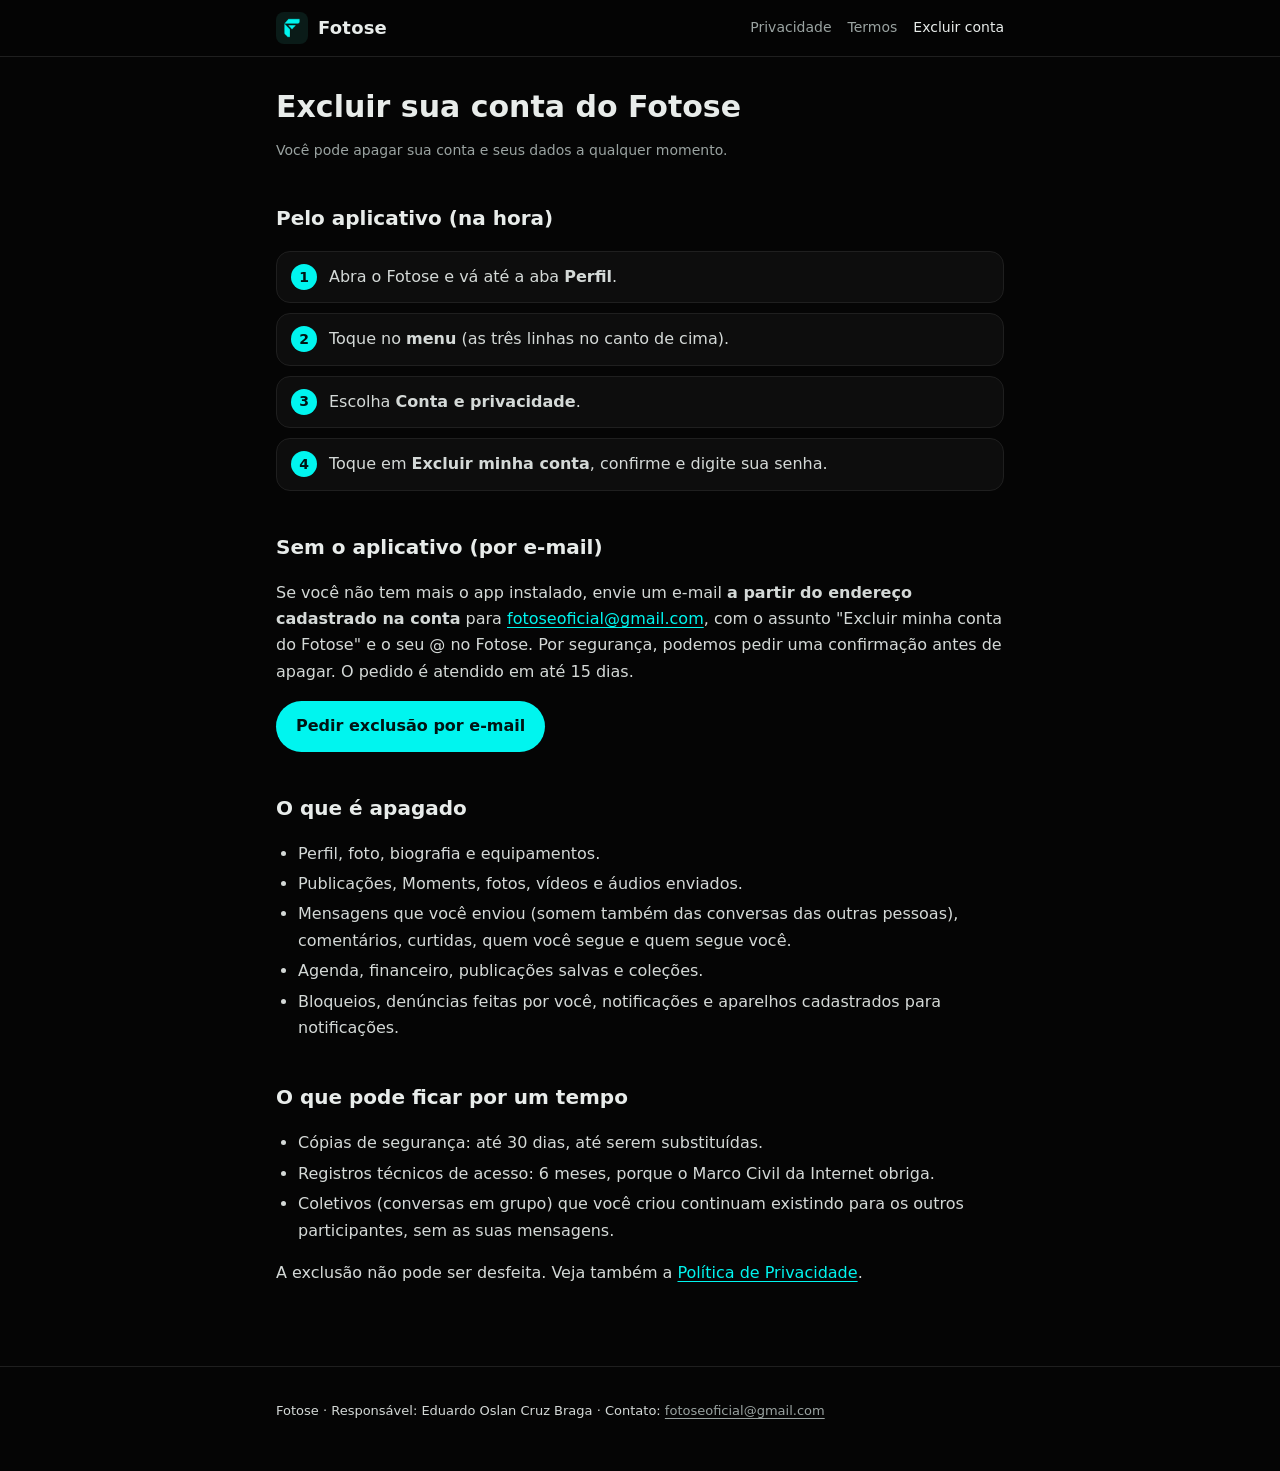
==== excluir-conta.html @ acabb6b0 "Site do Fotose 2026-10-03 11:13" ====
<!doctype html>
<html lang="pt-BR">
<head>
<meta charset="utf-8">
<meta name="viewport" content="width=device-width, initial-scale=1">
<title>Excluir conta · Fotose</title>
<meta name="description" content="Como excluir sua conta do Fotose e o que é apagado.">
<meta name="theme-color" content="#050505">
<link rel="icon" href="favicon.png" type="image/png">
<link rel="stylesheet" href="estilo.css">
</head>
<body>
<header class="topo"><div class="dentro">
  <a class="marca" href="index.html"><img src="icone.png" alt=""><span>Fotose</span></a>
  <nav>
    <a href="privacidade.html">Privacidade</a>
    <a href="termos.html">Termos</a>
    <a href="excluir-conta.html" aria-current="page">Excluir conta</a>
  </nav>
</div></header>
<main>
<h1>Excluir sua conta do Fotose</h1>
<p class="atualizado">Você pode apagar sua conta e seus dados a qualquer momento.</p>

<h2>Pelo aplicativo (na hora)</h2>
<ol class="passos">
  <li>Abra o Fotose e vá até a aba <strong>Perfil</strong>.</li>
  <li>Toque no <strong>menu</strong> (as três linhas no canto de cima).</li>
  <li>Escolha <strong>Conta e privacidade</strong>.</li>
  <li>Toque em <strong>Excluir minha conta</strong>, confirme e digite sua senha.</li>
</ol>

<h2>Sem o aplicativo (por e-mail)</h2>
<p>Se você não tem mais o app instalado, envie um e-mail <strong>a partir do endereço cadastrado na conta</strong> para <a href="mailto:fotoseoficial@gmail.com?subject=Excluir%20minha%20conta%20do%20Fotose">fotoseoficial@gmail.com</a>, com o assunto "Excluir minha conta do Fotose" e o seu @ no Fotose. Por segurança, podemos pedir uma confirmação antes de apagar. O pedido é atendido em até 15 dias.</p>
<p><a class="botao" href="mailto:fotoseoficial@gmail.com?subject=Excluir%20minha%20conta%20do%20Fotose">Pedir exclusão por e-mail</a></p>

<h2>O que é apagado</h2>
<ul>
  <li>Perfil, foto, biografia e equipamentos.</li>
  <li>Publicações, Moments, fotos, vídeos e áudios enviados.</li>
  <li>Mensagens que você enviou (somem também das conversas das outras pessoas), comentários, curtidas, quem você segue e quem segue você.</li>
  <li>Agenda, financeiro, publicações salvas e coleções.</li>
  <li>Bloqueios, denúncias feitas por você, notificações e aparelhos cadastrados para notificações.</li>
</ul>

<h2>O que pode ficar por um tempo</h2>
<ul>
  <li>Cópias de segurança: até 30 dias, até serem substituídas.</li>
  <li>Registros técnicos de acesso: 6 meses, porque o Marco Civil da Internet obriga.</li>
  <li>Coletivos (conversas em grupo) que você criou continuam existindo para os outros participantes, sem as suas mensagens.</li>
</ul>
<p>A exclusão não pode ser desfeita. Veja também a <a href="privacidade.html">Política de Privacidade</a>.</p>
</main>
<footer><div class="dentro">
  <p>Fotose · Responsável: Eduardo Oslan Cruz Braga · Contato: <a href="mailto:fotoseoficial@gmail.com">fotoseoficial@gmail.com</a></p>
</div></footer>
</body>
</html>
---- estilo.css ----
:root {
  --fundo: #050505;
  --cartao: #0d0d0d;
  --borda: #1f1f1f;
  --texto: #e8ecea;
  --suave: #9aa3a1;
  --ciano: #00f5ef;
  --ciano-escuro: #00b8b3;
}

* { box-sizing: border-box; }

html { -webkit-text-size-adjust: 100%; }

body {
  margin: 0;
  background: var(--fundo);
  color: var(--texto);
  font-family: system-ui, -apple-system, "Segoe UI", Roboto, "Helvetica Neue", Arial, sans-serif;
  font-size: 16px;
  line-height: 1.65;
}

a { color: var(--ciano); text-underline-offset: 3px; }
a:hover { color: #7ffaf6; }

.topo {
  position: sticky;
  top: 0;
  z-index: 2;
  background: rgba(5, 5, 5, 0.9);
  backdrop-filter: blur(10px);
  border-bottom: 1px solid var(--borda);
}

.topo .dentro {
  max-width: 760px;
  margin: 0 auto;
  padding: 12px 16px;
  display: flex;
  align-items: center;
  gap: 12px;
}

.marca {
  display: flex;
  align-items: center;
  gap: 10px;
  color: var(--texto);
  text-decoration: none;
  font-weight: 800;
  font-size: 18px;
  letter-spacing: 0.2px;
}

.marca img { width: 32px; height: 32px; border-radius: 8px; }

.topo nav { margin-left: auto; display: flex; gap: 16px; font-size: 14px; }
.topo nav a { color: var(--suave); text-decoration: none; }
.topo nav a:hover, .topo nav a[aria-current="page"] { color: var(--texto); }

main {
  max-width: 760px;
  margin: 0 auto;
  padding: 32px 16px 64px;
}

h1 { font-size: 30px; line-height: 1.2; margin: 0 0 8px; }
h2 { font-size: 20px; margin: 36px 0 8px; padding-top: 4px; }
h3 { font-size: 16px; margin: 22px 0 4px; }
p, li { color: #d4d9d7; }
ul, ol { padding-left: 22px; }
li { margin: 4px 0; }

.atualizado { color: var(--suave); font-size: 14px; margin-bottom: 28px; }

.aviso {
  border: 1px solid #12403e;
  background: #061614;
  border-radius: 14px;
  padding: 14px 16px;
  margin: 20px 0;
}

.aviso p { margin: 0; }

.indice {
  border: 1px solid var(--borda);
  background: var(--cartao);
  border-radius: 14px;
  padding: 12px 16px 12px 36px;
  font-size: 15px;
}

table { width: 100%; border-collapse: collapse; margin: 12px 0; font-size: 14px; }
th, td { text-align: left; vertical-align: top; padding: 10px 8px; border-bottom: 1px solid var(--borda); }
th { color: var(--suave); font-weight: 700; }
.tabela { overflow-x: auto; }

.passos { counter-reset: passo; list-style: none; padding: 0; }
.passos li {
  counter-increment: passo;
  position: relative;
  padding: 12px 14px 12px 52px;
  margin: 10px 0;
  border: 1px solid var(--borda);
  border-radius: 14px;
  background: var(--cartao);
}
.passos li::before {
  content: counter(passo);
  position: absolute;
  left: 14px;
  top: 12px;
  width: 26px;
  height: 26px;
  border-radius: 50%;
  background: var(--ciano);
  color: #001413;
  font-weight: 800;
  font-size: 14px;
  display: grid;
  place-items: center;
}

.botao {
  display: inline-block;
  background: var(--ciano);
  color: #001413;
  font-weight: 800;
  text-decoration: none;
  padding: 12px 20px;
  border-radius: 999px;
}
.botao:hover { background: #7ffaf6; color: #001413; }

.inicio {
  text-align: center;
  padding: 40px 0 8px;
}
.inicio img { width: 96px; height: 96px; border-radius: 24px; }
.inicio h1 { font-size: 36px; margin-top: 18px; }
.inicio .chamada { color: var(--suave); font-size: 18px; max-width: 520px; margin: 0 auto 26px; }

.cartoes { display: grid; grid-template-columns: repeat(auto-fit, minmax(200px, 1fr)); gap: 12px; margin-top: 36px; }
.cartoes a {
  display: block;
  text-decoration: none;
  color: var(--texto);
  border: 1px solid var(--borda);
  background: var(--cartao);
  border-radius: 16px;
  padding: 16px;
}
.cartoes a:hover { border-color: var(--ciano-escuro); }
.cartoes strong { display: block; margin-bottom: 4px; }
.cartoes span { color: var(--suave); font-size: 14px; }

footer {
  border-top: 1px solid var(--borda);
  color: var(--suave);
  font-size: 13px;
}
footer .dentro { max-width: 760px; margin: 0 auto; padding: 20px 16px 36px; }
footer a { color: var(--suave); }

@media (max-width: 520px) {
  h1 { font-size: 26px; }
  .inicio h1 { font-size: 30px; }
  .topo nav { gap: 12px; font-size: 13px; }
  .marca span { display: none; }
}
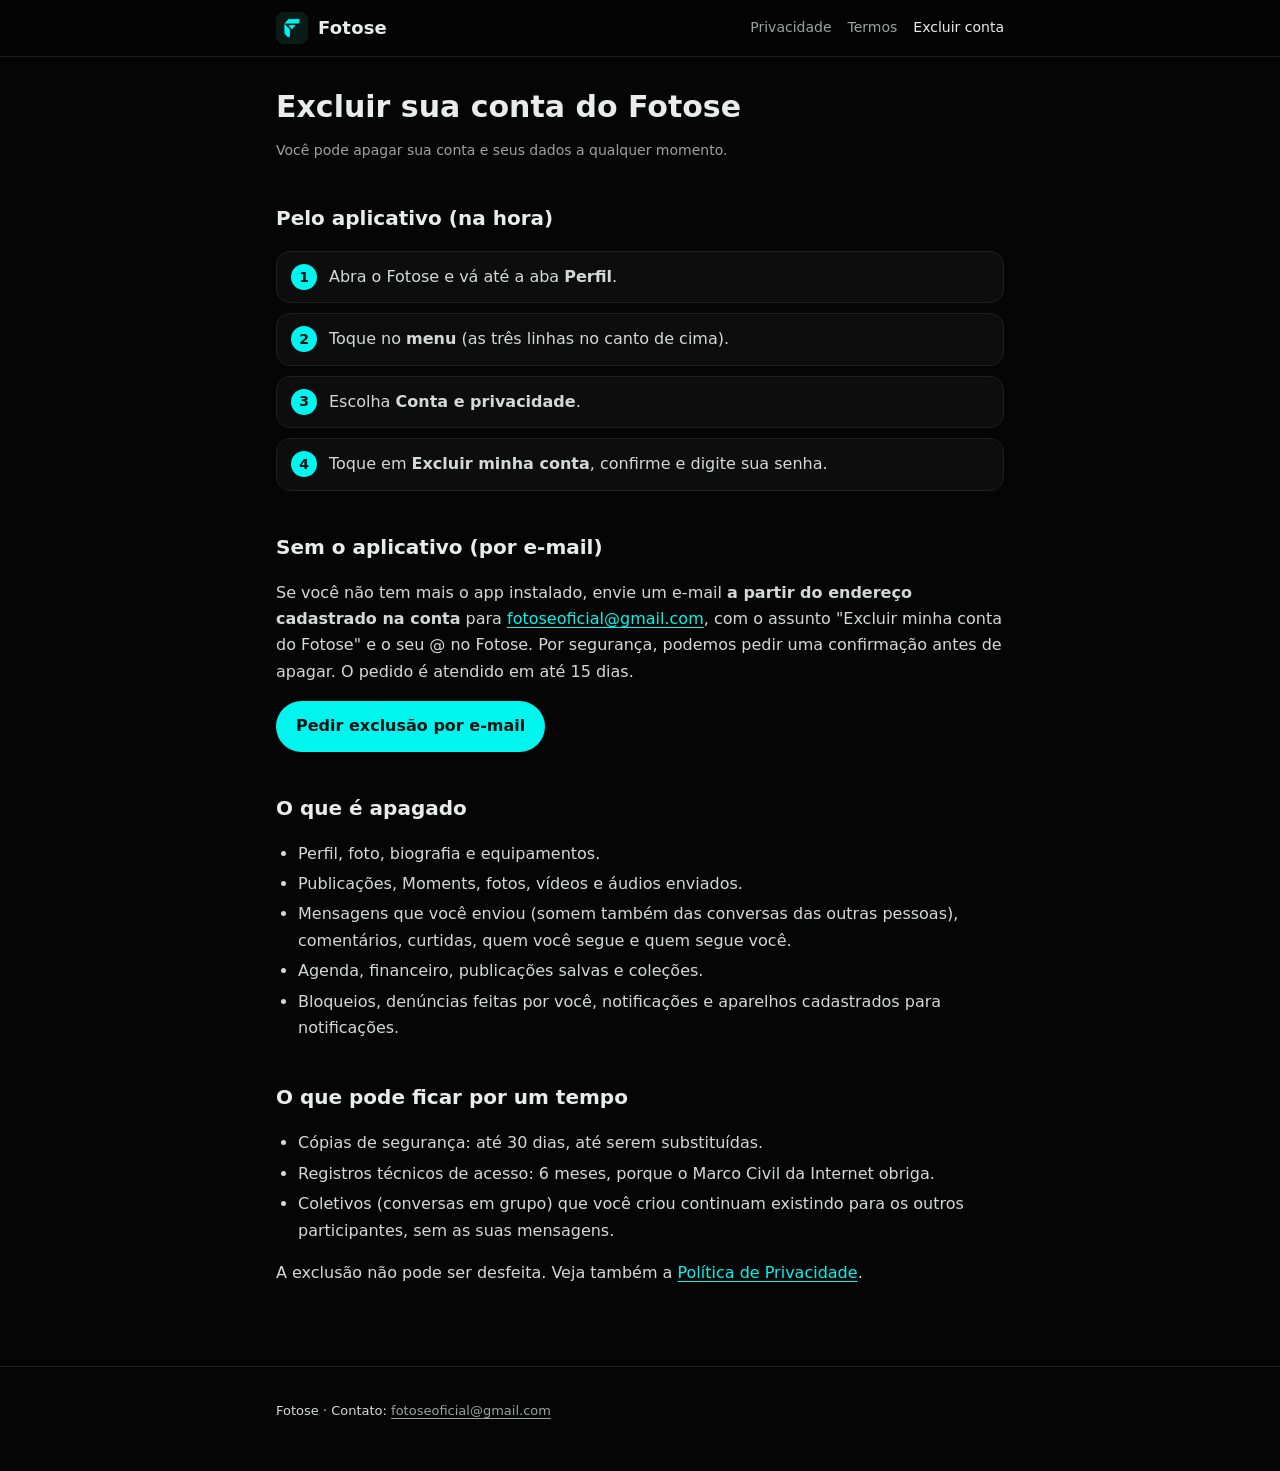
==== commit 9117125d: "Site do Fotose 2026-11-11 15:04" ====
--- a/excluir-conta.html
+++ b/excluir-conta.html
@@ -52,7 +52,7 @@
 <p>A exclusão não pode ser desfeita. Veja também a <a href="privacidade.html">Política de Privacidade</a>.</p>
 </main>
 <footer><div class="dentro">
-  <p>Fotose · Responsável: Eduardo Oslan Cruz Braga · Contato: <a href="mailto:fotoseoficial@gmail.com">fotoseoficial@gmail.com</a></p>
+  <p>Fotose · Contato: <a href="mailto:fotoseoficial@gmail.com">fotoseoficial@gmail.com</a></p>
 </div></footer>
 </body>
 </html>
